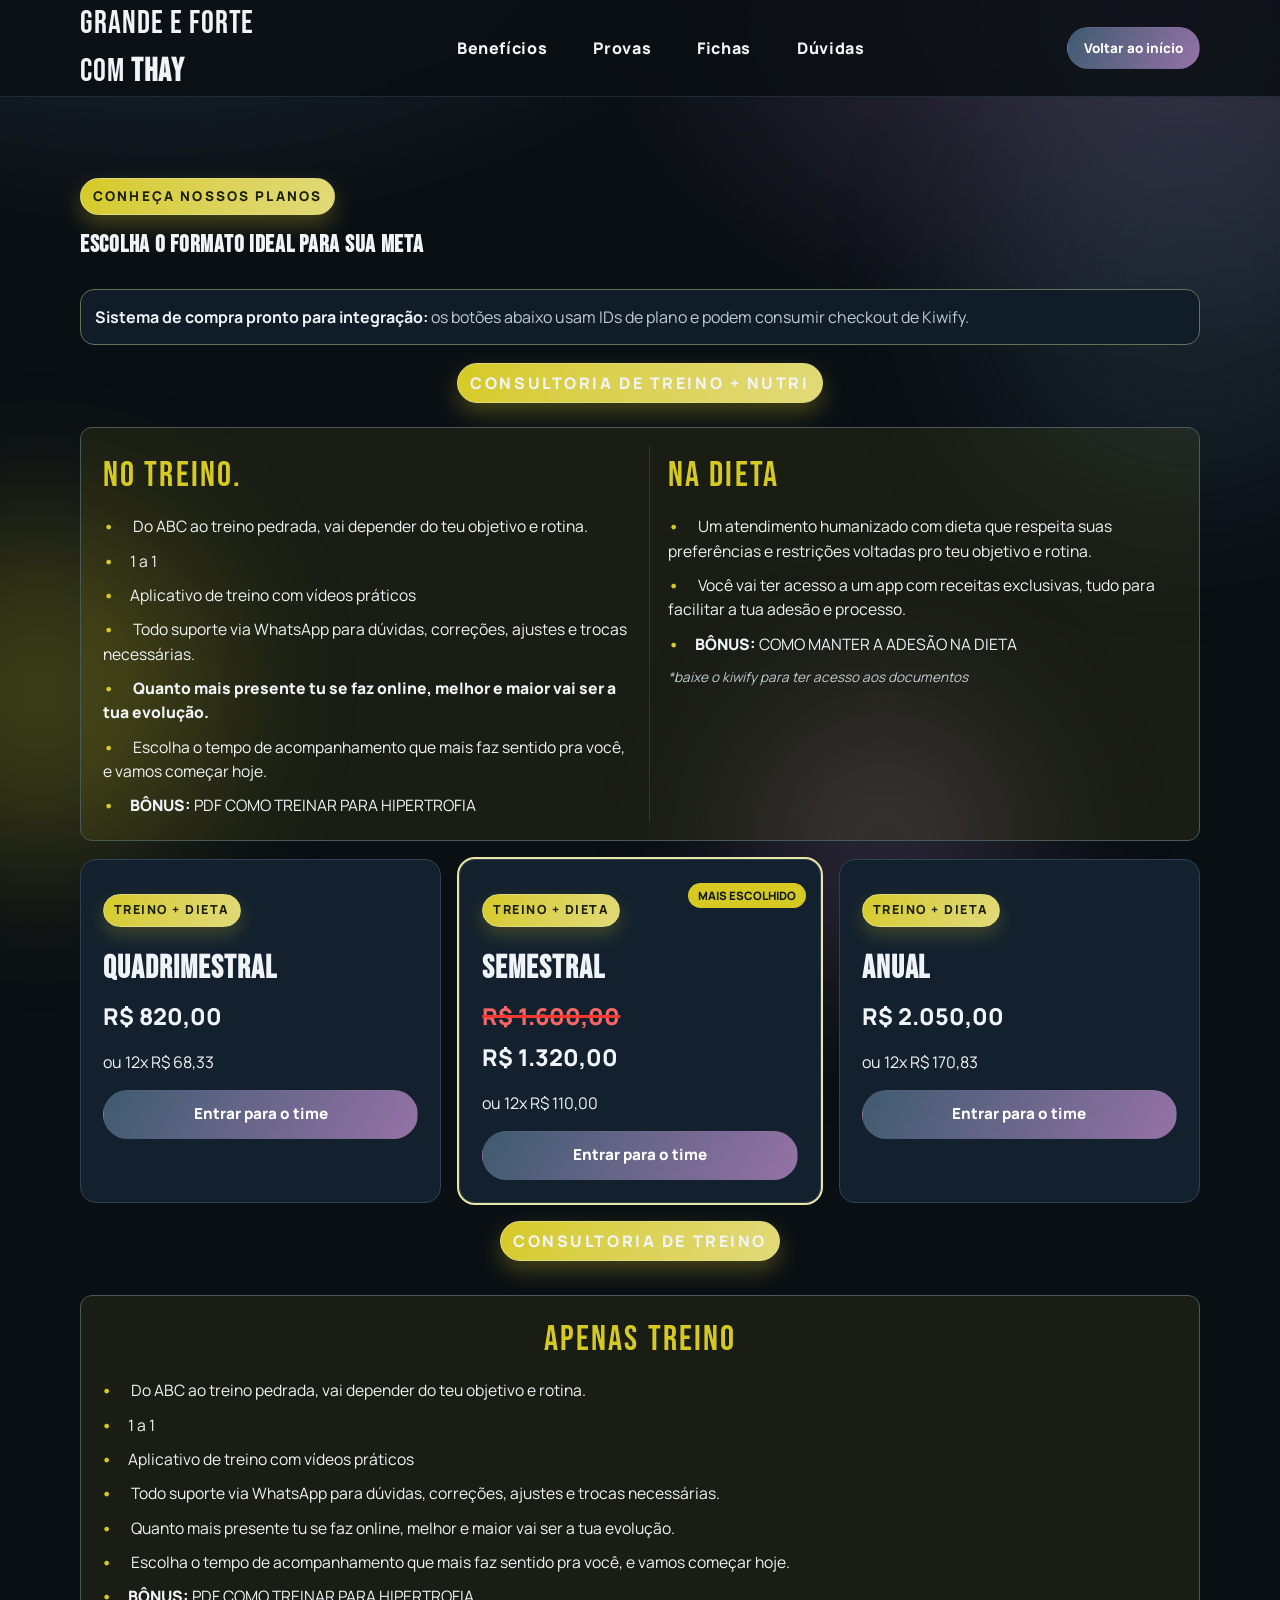
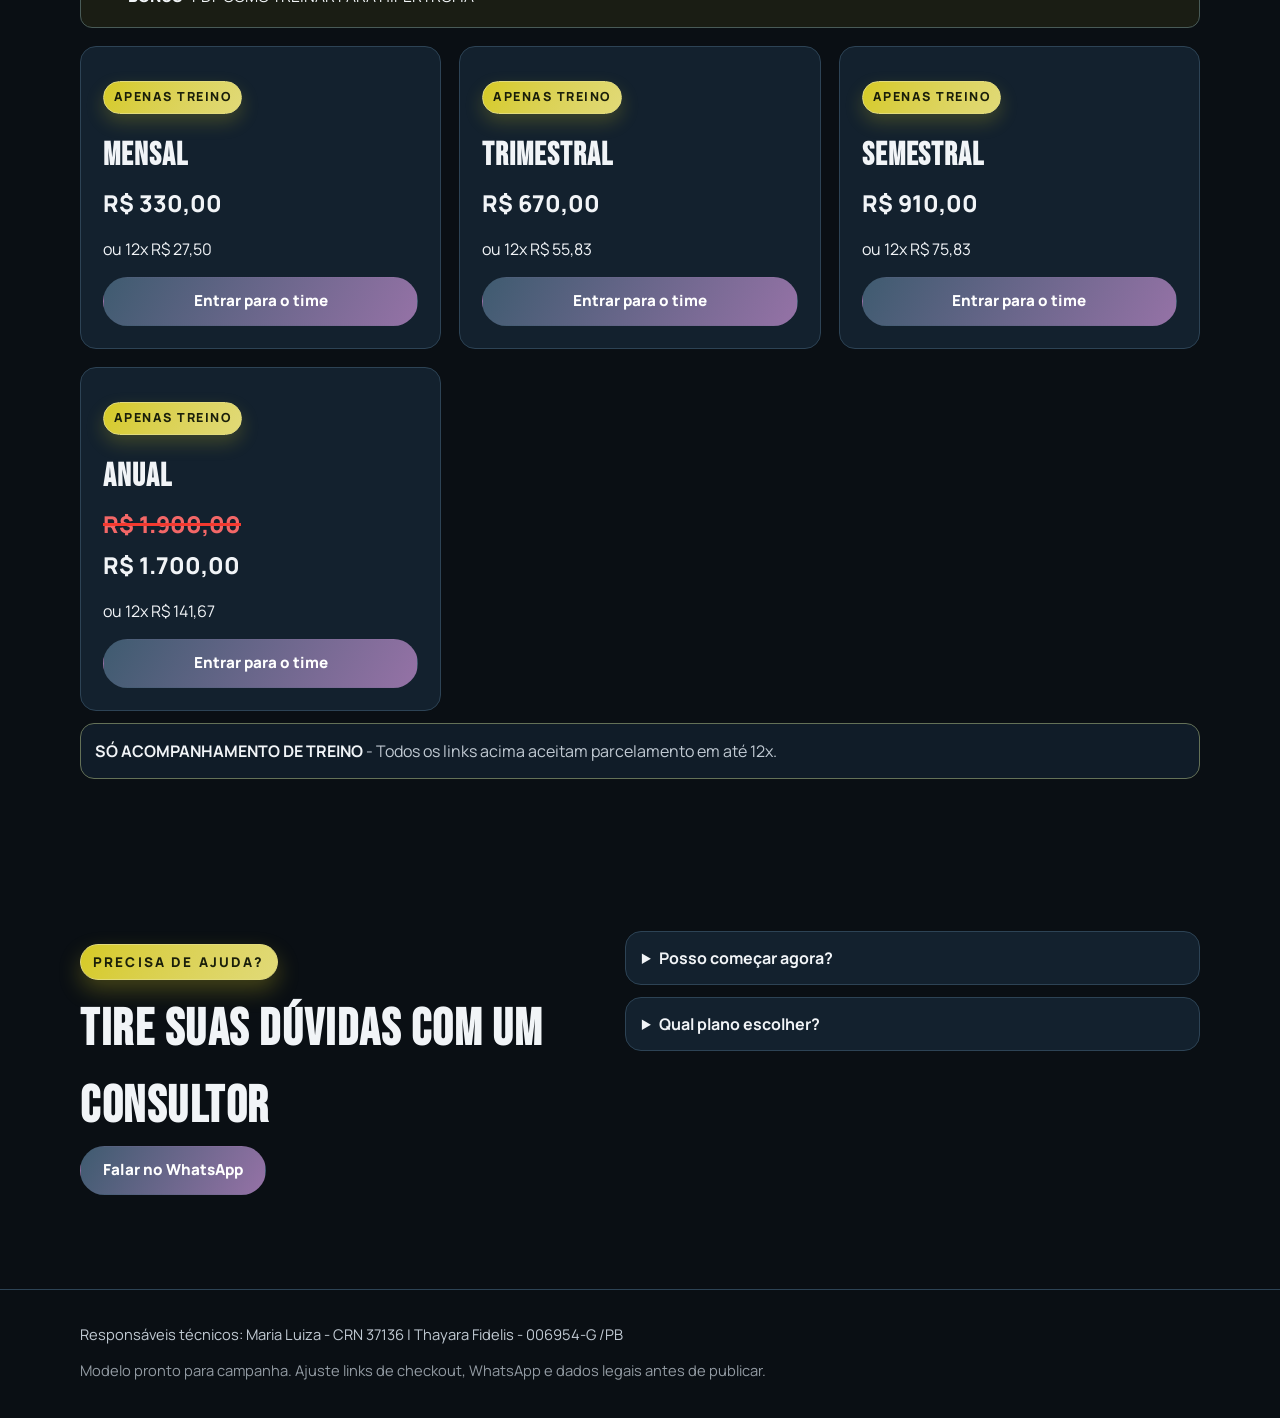
==== planos.html @ fe296839 "atlz" ====
<!doctype html>
<html lang="pt-BR">
  <head>
    <meta charset="UTF-8" />
    <meta name="viewport" content="width=device-width, initial-scale=1.0" />
    <title>Planos | Thay Fidelis</title>
    <meta
      name="description"
      content="Escolha o plano ideal da consultoria Thay Fidelis e entre para o time."
    />
    <link rel="preconnect" href="https://fonts.googleapis.com" />
    <link rel="preconnect" href="https://fonts.gstatic.com" crossorigin />
    <link
      href="https://fonts.googleapis.com/css2?family=Bebas+Neue&family=Manrope:wght@400;500;700;800&display=swap"
      rel="stylesheet"
    />
    <link rel="stylesheet" href="styles.css" />
  </head>
  <body>
    <div class="bg-glow bg-glow-1" aria-hidden="true"></div>
    <div class="bg-glow bg-glow-2" aria-hidden="true"></div>
    <div class="bg-glow bg-glow-3" aria-hidden="true"></div>

    <header class="site-header">
      <div class="container nav-wrap">
        <a class="brand" href="index.html">GRANDE E FORTE<br />COM <span><b>Thay</b></span></a>
        <nav class="site-nav" aria-label="Navegação principal">
          <a href="index.html#beneficios">Benefícios</a>
          <a href="index.html#provas">Provas</a>
          <a href="fichas.html">Fichas</a>
          <a href="index.html#faq">Dúvidas</a>
        </nav>
        <a class="btn btn-small" href="index.html">Voltar ao início</a>
      </div>
    </header>

    <main>
      <section class="plans" id="planos">
        <div class="container">
          <div class="section-head reveal">
            <p class="eyebrow">Conheça nossos planos</p>
            <h1>Escolha o formato ideal para sua meta</h1>
          </div>

          <div class="checkout-note reveal">
            <strong>Sistema de compra pronto para integração:</strong>
            os botões abaixo usam IDs de plano e podem consumir checkout de
            Kiwify.
          </div>

          <div class="plan-selector" aria-hidden="true">
            <span class="selector-label eyebrow">consultoria de treino + nutri</span>
          </div>
          <div class="plan-details plan-details-split">
            <div class="detail-column">
              <p class="detail-title">No treino.</p>
              <ul>
                <li>
                  Do ABC ao treino pedrada, vai depender do teu objetivo e
                  rotina.
                </li>
                <li>1 a 1</li>
                <li>Aplicativo de treino com vídeos práticos</li>
                <li>
                  Todo suporte via WhatsApp para dúvidas, correções, ajustes e
                  trocas necessárias.
                </li>
                <li>
                  <strong
                    >Quanto mais presente tu se faz online, melhor e maior vai
                    ser a tua evolução.</strong
                  >
                </li>
                <li>
                  Escolha o tempo de acompanhamento que mais faz sentido pra
                  você, e vamos começar hoje.
                </li>
                <li><strong>BÔNUS:</strong> PDF COMO TREINAR PARA HIPERTROFIA</li>
              </ul>
            </div>
            <div class="detail-column">
              <p class="detail-title">NA DIETA</p>
              <ul>
                <li>
                  Um atendimento humanizado com dieta que respeita suas
                  preferências e restrições voltadas pro teu objetivo e rotina.
                </li>
                <li>
                  Você vai ter acesso a um app com receitas exclusivas, tudo
                  para facilitar a tua adesão e processo.
                </li>
                <li><strong>BÔNUS:</strong> COMO MANTER A ADESÃO NA DIETA</li>
              </ul>
              <p class="detail-note">
                *baixe o kiwify para ter acesso aos documentos
              </p>
            </div>
          </div>
          <div class="plan-grid">
            <article class="plan-card reveal">
              <p class="plan-tag">TREINO + DIETA</p>
              <h3>Quadrimestral</h3>
              <p class="plan-price">R$ 820,00</p>
              <p class="plan-installment"></p>
              <a class="btn btn-block buy-btn" href="#" data-plan-id="td-quadrimestral">Entrar para o time</a>
            </article>

            <article class="plan-card popular reveal delay-1">
              <p class="ribbon">Mais escolhido</p>
              <p class="plan-tag">TREINO + DIETA</p>
              <h3>Semestral</h3>
              <p class="plan-price plan-price-old">R$ 1.600,00</p>
              <p class="plan-price">R$ 1.320,00</p>
              <p class="plan-installment"></p>
              <a class="btn btn-block buy-btn" href="#" data-plan-id="td-semestral">Entrar para o time</a>
            </article>

            <article class="plan-card reveal delay-2">
              <p class="plan-tag">TREINO + DIETA</p>
              <h3>Anual</h3>
              <p class="plan-price">R$ 2.050,00</p>
              <p class="plan-installment"></p>
              <a class="btn btn-block buy-btn" href="#" data-plan-id="td-anual">Entrar para o time</a>
            </article>
          </div>

          <div class="plan-selector" aria-hidden="true">
            <span class="selector-label eyebrow">Consultoria de Treino</span>
            <div class="selector-options"></div>
          </div>
          <div class="plan-details">
            <p class="detail-title" style="display: flex; align-items: center; justify-content: center;">Apenas treino</p>
            <ul>
              <li>
                Do ABC ao treino pedrada, vai depender do teu objetivo e rotina.
              </li>
              <li>1 a 1</li>
              <li>Aplicativo de treino com vídeos práticos</li>
              <li>
                Todo suporte via WhatsApp para dúvidas, correções, ajustes e
                trocas necessárias.
              </li>
              <li>
                Quanto mais presente tu se faz online, melhor e maior vai ser a
                tua evolução.
              </li>
              <li>
                Escolha o tempo de acompanhamento que mais faz sentido pra você,
                e vamos começar hoje.
              </li>
              <li><strong>BÔNUS:</strong> PDF COMO TREINAR PARA HIPERTROFIA</li>
            </ul>
          </div>
          <div class="plan-grid second-row">
            <article class="plan-card reveal">
              <p class="plan-tag">APENAS TREINO</p>
              <h3>Mensal</h3>
              <p class="plan-price">R$ 330,00</p>
              <p class="plan-installment"></p>
              <a
                class="btn btn-block buy-btn"
                href="https://pay.kiwify.com.br/yvT0okE"
                data-plan-id="t-mensal"
                target="_blank"
                rel="noreferrer"
                >Entrar para o time</a
              >
            </article>

            <article class="plan-card reveal delay-1">
              <p class="plan-tag">APENAS TREINO</p>
              <h3>Trimestral</h3>
              <p class="plan-price">R$ 670,00</p>
              <p class="plan-installment"></p>
              <a
                class="btn btn-block buy-btn"
                href="https://pay.kiwify.com.br/ZcnthD9"
                data-plan-id="t-trimestral"
                target="_blank"
                rel="noreferrer"
                >Entrar para o time</a
              >
            </article>

            <article class="plan-card reveal delay-2">
              <p class="plan-tag">APENAS TREINO</p>
              <h3>Semestral</h3>
              <p class="plan-price">R$ 910,00</p>
              <p class="plan-installment"></p>
              <a
                class="btn btn-block buy-btn"
                href="https://pay.kiwify.com.br/8hdzCp2"
                data-plan-id="t-semestral"
                target="_blank"
                rel="noreferrer"
                >Entrar para o time</a
              >
            </article>
            <article class="plan-card reveal">
              <p class="plan-tag">APENAS TREINO</p>
              <h3>Anual</h3>
              <p class="plan-price plan-price-old">R$ 1.900,00</p>
              <p class="plan-price">R$ 1.700,00</p>
              <p class="plan-installment"></p>
              <a
                class="btn btn-block buy-btn"
                href="https://pay.kiwify.com.br/eLFnH59"
                data-plan-id="t-anual"
                target="_blank"
                rel="noreferrer"
                >Entrar para o time</a
              >
            </article>
          </div>
          <div class="checkout-note reveal">
            <strong>SÓ ACOMPANHAMENTO DE TREINO</strong> - Todos os links acima
            aceitam parcelamento em até 12x.
          </div>
        </div>
      </section>

      <section class="faq" id="duvidas-planos">
        <div class="container faq-grid">
          <div class="section-head reveal">
            <p class="eyebrow">Precisa de ajuda?</p>
            <h2>Tire suas dúvidas com um consultor</h2>
            <a
              class="btn"
              href="https://wa.me/558399848498?text=Ol%C3%A1%2C%20vim%20pelo%20site%20e%20quero%20entrar%20para%20o%20time.%20Pode%20me%20passar%20mais%20informa%C3%A7%C3%B5es%3F"
              target="_blank"
              rel="noreferrer"
              >Falar no WhatsApp</a
            >
          </div>
          <div class="accordion reveal delay-1">
            <details>
              <summary>Posso começar agora?</summary>
              <p>
                Sim. Assim que o pagamento for confirmado, você recebe as
                orientações iniciais para dar início ao acompanhamento.
              </p>
            </details>
            <details>
              <summary>Qual plano escolher?</summary>
              <p>
                Se quiser mais tempo para consolidar resultado, os planos mais
                longos costumam ter melhor custo-benefício.
              </p>
            </details>
          </div>
        </div>
      </section>
    </main>

    <footer class="site-footer">
      <div class="container footer-wrap">
        <p>
          Responsáveis técnicos: Maria Luiza - CRN 37136 | Thayara Fidelis - 006954-G
          /PB
        </p>
        <p class="disclaimer">
          Modelo pronto para campanha. Ajuste links de checkout, WhatsApp e
          dados legais antes de publicar.
        </p>
      </div>
    </footer>

    <script src="script.js"></script>
  </body>
</html>
---- styles.css ----
:root {
  --bg: #0a0f14;
  --bg-soft: #101923;
  --card: #142230;
  --text: #f1f4f7;
  --muted: #c1cad3;
  --primary: #3f5b70;
  --primary-2: #9572a6;
  --accent: #d6ca22;
  --line: #2d4355;
  --ok: #d6ca22;
}

* {
  box-sizing: border-box;
}

html,
body {
  margin: 0;
  padding: 0;
}

body {
  font-family: "Manrope", sans-serif;
  background: radial-gradient(980px 580px at 12% -5%, rgba(63, 91, 112, 0.45) 0%, transparent 65%),
    radial-gradient(860px 560px at 90% 0%, rgba(149, 114, 166, 0.35) 0%, transparent 65%), var(--bg);
  color: var(--text);
  line-height: 1.5;
  overflow-x: hidden;
}

h1,
h2,
h3,
.brand {
  font-family: "Bebas Neue", sans-serif;
  letter-spacing: 0.03em;
  margin: 0;
}

.container {
  width: min(1120px, 92vw);
  margin: 0 auto;
}

.bg-glow {
  position: fixed;
  border-radius: 999px;
  filter: blur(80px);
  opacity: 0.25;
  pointer-events: none;
  z-index: -1;
}

.bg-glow-1 {
  width: 420px;
  height: 420px;
  background: var(--primary);
  top: 8%;
  right: -120px;
}

.bg-glow-2 {
  width: 340px;
  height: 340px;
  background: var(--accent);
  left: -130px;
  top: 58%;
}

.bg-glow-3 {
  width: 280px;
  height: 280px;
  background: var(--primary-2);
  right: 20%;
  bottom: -80px;
}

.site-header {
  position: sticky;
  top: 0;
  z-index: 30;
  backdrop-filter: blur(12px);
  background: color-mix(in oklab, var(--bg) 84%, transparent);
  border-bottom: 1px solid color-mix(in oklab, var(--line) 55%, transparent);
}

.nav-wrap {
  min-height: 78px;
  display: flex;
  align-items: center;
  justify-content: space-between;
  gap: 18px;
}

.brand {
  color: var(--text);
  text-decoration: none;
  font-size: 2rem;
}

.site-nav {
  display: flex;
  gap: 20px;
}

.site-nav a {
  color: var(--text);
  display: inline-flex;
  align-items: center;
  min-height: 44px;
  padding: 8px 12px;
  text-decoration: none;
  font-weight: 800;
  font-size: clamp(1rem, 1vw, 1.12rem);
  letter-spacing: 0.04em;
  border-radius: 999px;
  border: 1px solid transparent;
  transition: background-color 0.22s ease, color 0.22s ease, border-color 0.22s ease, transform 0.22s ease;
}

.site-nav a:hover {
  color: #fff;
  background: color-mix(in oklab, var(--primary) 24%, transparent);
  border-color: color-mix(in oklab, var(--primary) 35%, transparent);
  transform: translateY(-1px);
}

.btn {
  display: inline-flex;
  justify-content: center;
  align-items: center;
  gap: 8px;
  border-radius: 999px;
  border: 1px solid transparent;
  background: linear-gradient(120deg, var(--primary), var(--primary-2));
  color: #fff;
  font-weight: 800;
  font-size: 0.95rem;
  text-decoration: none;
  padding: 12px 22px;
  transition: transform 0.22s ease, box-shadow 0.22s ease;
}

.btn:hover {
  transform: translateY(-2px);
  box-shadow: 0 12px 24px rgba(63, 91, 112, 0.35);
}

.btn-small {
  padding: 10px 16px;
  font-size: 0.84rem;
}

.btn-ghost {
  background: transparent;
  border-color: color-mix(in oklab, var(--accent) 25%, var(--line));
  color: var(--text);
}

.btn-block {
  width: 100%;
}

.hero {
  position: relative;
  padding: 70px 0 56px;
}

.hero::after {
  content: "";
  position: absolute;
  inset: 0;
  background: linear-gradient(180deg, transparent 0%, rgba(10, 15, 20, 0.45) 100%);
  pointer-events: none;
}

.hero .container {
  position: relative;
  z-index: 1;
}

.hero-grid {
  display: grid;
  grid-template-columns: 1.2fr 0.8fr;
  gap: 26px;
  align-items: center;
}

.eyebrow {
  display: inline-flex;
  align-items: center;
  gap: 8px;
  color: #1a1f0a;
  text-transform: uppercase;
  font-weight: 900;
  font-size: 0.84rem;
  letter-spacing: 0.16em;
  margin-bottom: 12px;
  padding: 7px 12px;
  border-radius: 999px;
  background: linear-gradient(120deg, var(--accent), color-mix(in oklab, var(--accent) 72%, white));
  border: 1px solid color-mix(in oklab, var(--accent) 70%, white);
  box-shadow: 0 10px 22px rgba(214, 202, 34, 0.28);
}

.hero h1 {
  font-size: clamp(2.4rem, 7vw, 5.2rem);
  line-height: 0.95;
  margin-bottom: 18px;
}

.hero h1 span {
  display: block;
  color: var(--accent);
}

.hero-text {
  color: var(--muted);
  max-width: 58ch;
  margin-bottom: 22px;
}

.hero-actions {
  display: flex;
  gap: 12px;
  flex-wrap: wrap;
}

.hero-points {
  margin: 24px 0 0;
  padding: 0;
  list-style: none;
  display: grid;
  gap: 10px;
}

.hero-points li {
  position: relative;
  color: #e2e7f4;
  padding-left: 24px;
}

.hero-points li::before {
  content: "";
  position: absolute;
  width: 10px;
  height: 10px;
  border-radius: 99px;
  background: var(--ok);
  left: 0;
  top: 8px;
}

.hero-media {
  position: relative;
  display: grid;
  gap: 12px;
}

.media-main,
.media-side {
  width: 100%;
  object-fit: cover;
  border-radius: 18px;
  border: 1px solid color-mix(in oklab, var(--line) 70%, #fff 6%);
}

.media-main {
  aspect-ratio: 4 / 5;
}

.media-side {
  aspect-ratio: 16 / 9;
}

.palette-card {
  border: 1px solid var(--line);
  background: color-mix(in oklab, var(--card) 88%, black);
  border-radius: 14px;
  padding: 12px 14px;
}

.palette-card p {
  margin: 0 0 8px;
  color: var(--muted);
  font-size: 0.82rem;
  text-transform: uppercase;
  letter-spacing: 0.08em;
}

.palette-row {
  display: flex;
  flex-wrap: wrap;
  gap: 8px;
}

.palette-row span {
  display: inline-flex;
  align-items: center;
  justify-content: center;
  border-radius: 999px;
  border: 1px solid var(--line);
  padding: 4px 10px;
  font-size: 0.8rem;
}

section {
  padding: 68px 0;
}

.section-head {
  margin-bottom: 26px;
}

.section-head h2 {
  font-size: clamp(2rem, 4vw, 3.2rem);
}

.card-grid,
.testimonial-grid,
.plan-grid {
  display: grid;
  gap: 18px;
  grid-template-columns: repeat(3, minmax(0, 1fr));
}

.card-grid {
  grid-template-columns: repeat(4, minmax(0, 1fr));
}

.gallery {
  background: linear-gradient(180deg, transparent 0%, rgba(63, 91, 112, 0.12) 100%);
}

.gallery-grid {
  display: grid;
  grid-template-columns: repeat(3, minmax(0, 1fr));
  gap: 16px;
}

.gallery-item {
  margin: 0;
  border: 1px solid var(--line);
  border-radius: 18px;
  overflow: hidden;
  background: #101923;
}

.gallery-item img {
  display: block;
  width: 100%;
  height: 100%;
  min-height: 360px;
  object-fit: cover;
}

.info-card,
.testimonial,
.plan-card,
.accordion details {
  border: 1px solid var(--line);
  background: color-mix(in oklab, var(--card) 92%, #091018);
  border-radius: 16px;
}

.info-card {
  padding: 22px;
}

.info-card h3 {
  font-size: 1.7rem;
  margin-bottom: 8px;
}

.info-card p {
  color: var(--muted);
}

.plan-card {
  position: relative;
  padding: 22px;
}

.plan-selector {
  display: flex;
  flex-direction: column;
  align-items: center;
  justify-content: center;
  gap: 10px;
  margin: 18px 0 12px;
}
.plan-selector .selector-label {
  font-weight: 800;
  color: var(--text);
  font-size: 1rem;
}

.plan-selector .selector-options {
  display: flex;
  gap: 10px;
}

.plan-selector .option {
  background: transparent;
  color: var(--muted);
  border: 1px solid color-mix(in oklab, var(--line) 60%, transparent);
  padding: 8px 12px;
  border-radius: 999px;
  font-weight: 700;
  cursor: pointer;
}

.plan-selector .option.active {
  background: linear-gradient(120deg, var(--accent), color-mix(in oklab, var(--accent) 60%, white));
  color: #101923;
  border-color: color-mix(in oklab, var(--accent) 80%, white);
  box-shadow: 0 10px 20px rgba(214, 202, 34, 0.18);
}

.plan-details {
  background: color-mix(in oklab, var(--accent) 8%, transparent);
  border: 1px solid color-mix(in oklab, var(--accent) 18%, var(--line));
  padding: 18px 20px;
  border-radius: 12px;
  margin: 8px 0 18px;
  color: var(--text);
}
.plan-details-split {
  display: grid;
  grid-template-columns: 1fr;
  gap: 18px;
}
@media (min-width: 960px) {
  .plan-details-split {
    grid-template-columns: 1fr 1fr;
  }
}
.detail-column {
  padding: 4px 2px;
}
.detail-column + .detail-column {
  border-top: 1px solid color-mix(in oklab, var(--line) 70%, transparent);
  padding-top: 16px;
}
@media (min-width: 960px) {
  .detail-column + .detail-column {
    border-top: 0;
    border-left: 1px solid color-mix(in oklab, var(--line) 70%, transparent);
    padding-top: 4px;
    padding-left: 18px;
  }
}
.detail-title {
  margin: 0 0 12px;
  font-family: "Bebas Neue", sans-serif;
  font-size: clamp(1.6rem, 3vw, 2.2rem);
  letter-spacing: 0.06em;
  color: var(--accent);
  text-transform: uppercase;
}
.plan-details ul {
  list-style: none;
  margin: 0;
  padding: 0;
  display: grid;
  gap: 10px;
}
.plan-details li {
  padding-left: 0;
  position: relative;
  font-size: 0.98rem;
  line-height: 1.55;
  color: var(--text);
}
.plan-details li::before {
  content: "\2022";
  color: var(--accent);
  font-weight: 900;
  display: inline-block;
  width: 1.2em;
  margin-right: 8px;
}
.plan-details strong {
  font-weight: 800;
  color: var(--text);
}
.detail-note {
  margin: 12px 0 0;
  font-size: 0.85rem;
  color: var(--muted);
  font-style: italic;
  line-height: 1.4;
}
.plan-brief {
  color: var(--muted);
  font-style: italic;
  font-size: 0.95rem;
  margin: 14px 0 0;
  text-align: center;
}

.plan-card.popular {
  outline: 2px solid color-mix(in oklab, var(--accent) 50%, white);
  transform: translateY(-3px);
}

.ribbon {
  position: absolute;
  right: 14px;
  top: 12px;
  background: var(--accent);
  color: #101923;
  border-radius: 99px;
  font-size: 0.72rem;
  padding: 4px 10px;
  text-transform: uppercase;
  font-weight: 800;
}

.checkout-note {
  margin-top: 12px;
  margin-bottom: 16px;
  border: 1px solid color-mix(in oklab, var(--accent) 35%, var(--line));
  border-radius: 14px;
  background: color-mix(in oklab, var(--card) 90%, black);
  padding: 15px 14px;
  color: var(--muted);
}

.checkout-note strong {
  color: var(--text);
}

.avulsas {
  background: linear-gradient(180deg, rgba(10, 15, 20, 0.02) 0%, rgba(214, 202, 34, 0.08) 100%);
}

.avulsas-grid {
  grid-template-columns: repeat(3, minmax(0, 1fr));
}

.avulsas-grid-single {
  grid-template-columns: 1fr;
}

.fichas-route-card {
  width: 100%;
  min-height: 180px;
  border: 1px solid var(--line);
  background: color-mix(in oklab, var(--card) 92%, #091018);
  border-radius: 16px;
  text-decoration: none;
  display: flex;
  align-items: center;
  justify-content: center;
  text-align: center;
  transition: transform 0.22s ease, box-shadow 0.22s ease, border-color 0.22s ease;
}

.fichas-route-card span {
  font-family: "Bebas Neue", sans-serif;
  font-size: clamp(2rem, 5vw, 3.4rem);
  letter-spacing: 0.06em;
  color: var(--text);
}

.fichas-route-card:hover {
  transform: translateY(-2px);
  box-shadow: 0 12px 24px rgba(63, 91, 112, 0.35);
  border-color: color-mix(in oklab, var(--accent) 45%, var(--line));
}

.avulsas-copy {
  color: var(--muted);
  margin: 0 0 18px;
}

.plan-tag {
  display: inline-flex;
  align-items: center;
  padding: 6px 10px;
  border-radius: 999px;
  font-weight: 900;
  color: #1a1f0a;
  font-size: 0.78rem;
  letter-spacing: 0.12em;
  background: linear-gradient(120deg, var(--accent), color-mix(in oklab, var(--accent) 72%, white));
  border: 1px solid color-mix(in oklab, var(--accent) 70%, white);
  box-shadow: 0 8px 18px rgba(214, 202, 34, 0.22);
}

.plan-card h3 {
  font-size: 2rem;
  margin: 6px 0;
}

.plan-price {
  font-size: 1.45rem;
  font-weight: 800;
  margin: 0 0 12px;
}

.plan-price-old {
  color: #ff6b6b;
  text-decoration: line-through;
  text-decoration-thickness: 3px;
  text-decoration-color: #ff3b30;
  text-decoration-skip-ink: none;
  margin-bottom: 6px;
  opacity: 0.95;
}

.plan-card ul {
  list-style: none;
  padding: 0;
  margin: 0 0 18px;
  display: grid;
  gap: 8px;
  color: var(--muted);
}

.second-row {
  margin-top: 18px;
}

.faq-grid {
  display: grid;
  gap: 22px;
  grid-template-columns: 1fr 1.1fr;
  align-items: start;
}

.accordion {
  display: grid;
  gap: 12px;
}

.accordion details {
  padding: 14px 16px;
}

.accordion summary {
  cursor: pointer;
  font-weight: 700;
}

.accordion p {
  color: var(--muted);
  margin: 10px 0 0;
}

.site-footer {
  border-top: 1px solid var(--line);
  padding: 18px 0 22px;
}

.footer-wrap {
  color: var(--muted);
  font-size: 0.92rem;
}

.disclaimer {
  opacity: 0.75;
}

.reveal {
  opacity: 0;
  transform: translateY(20px);
  transition: opacity 0.5s ease, transform 0.5s ease;
}

.reveal.is-visible {
  opacity: 1;
  transform: translateY(0);
}

.delay-1 {
  transition-delay: 0.12s;
}

.delay-2 {
  transition-delay: 0.2s;
}

@media (max-width: 1000px) {
  .card-grid {
    grid-template-columns: repeat(2, minmax(0, 1fr));
  }

  .plan-grid,
  .avulsas-grid,
  .gallery-grid {
    grid-template-columns: repeat(2, minmax(0, 1fr));
  }

  .hero-grid,
  .faq-grid {
    grid-template-columns: 1fr;
  }
}

@media (max-width: 760px) {
  .site-nav,
  .btn-small {
    display: none;
  }

  .card-grid,
  .testimonial-grid,
  .plan-grid,
  .avulsas-grid,
  .gallery-grid {
    grid-template-columns: 1fr;
  }

  .gallery-item img {
    min-height: 280px;
  }

  section {
    padding: 54px 0;
  }

  .hero {
    padding-top: 44px;
  }
}

/* Styles for Antes e Depois slider */
.antes-depois {
  background: linear-gradient(180deg, transparent 0%, rgba(63, 91, 112, 0.12) 100%);
  padding: 70px 0;
}

.slider-wrapper {
  position: relative;
  max-width: 100%;
  margin-top: 42px;
}

.slider-container {
  position: relative;
  width: 100%;
  overflow: hidden;
  border-radius: 20px;
  border: 1px solid color-mix(in oklab, var(--line) 70%, white 6%);
  background: var(--card);
}

.slider-track {
  display: flex;
  transition: transform 0.5s cubic-bezier(0.4, 0, 0.2, 1);
  width: 100%;
}

.slider-item {
  flex: 0 0 100%;
  margin: 0;
  display: flex;
  align-items: center;
  justify-content: center;
  aspect-ratio: 16 / 9;
  max-height: 360px;
  background: var(--bg-soft);
}

.slider-item img {
  display: block;
  width: 100%;
  height: 100%;
  object-fit: cover;
  cursor: zoom-in;
}

.slider-btn {
  position: absolute;
  top: 50%;
  transform: translateY(-50%);
  z-index: 10;
  width: 48px;
  height: 48px;
  border-radius: 50%;
  border: 1px solid color-mix(in oklab, var(--text) 35%, transparent);
  background: color-mix(in oklab, var(--bg) 90%, #fff);
  color: var(--text);
  cursor: pointer;
  display: flex;
  align-items: center;
  justify-content: center;
  transition: all 0.3s ease;
  backdrop-filter: blur(8px);
}

.slider-btn:hover {
  background: color-mix(in oklab, var(--bg) 75%, #fff);
  border-color: var(--accent);
  color: var(--accent);
  transform: translateY(-50%) scale(1.1);
}

.slider-btn-prev {
  left: 16px;
}

.slider-btn-next {
  right: 16px;
}

.slider-indicators {
  position: absolute;
  bottom: 18px;
  left: 50%;
  transform: translateX(-50%);
  display: flex;
  gap: 8px;
  z-index: 10;
}

.indicator {
  width: 10px;
  height: 10px;
  border-radius: 50%;
  border: 1px solid color-mix(in oklab, var(--text) 40%, transparent);
  background: transparent;
  cursor: pointer;
  transition: all 0.3s ease;
}

.indicator.active {
  background: var(--accent);
  border-color: var(--accent);
  width: 28px;
  border-radius: 6px;
}

.indicator:hover {
  background: color-mix(in oklab, var(--accent) 60%, transparent);
  border-color: var(--accent);
}

.image-overlay {
  position: fixed;
  inset: 0;
  display: none;
  align-items: center;
  justify-content: center;
  background: rgba(3, 7, 10, 0.72);
  z-index: 60;
  padding: 28px;
}

.image-overlay.visible {
  display: flex;
}

.image-overlay:not(.interactive) {
  pointer-events: none;
}

.image-overlay.interactive {
  pointer-events: auto;
}

.image-overlay::before {
  content: "";
  position: absolute;
  inset: 0;
  backdrop-filter: blur(8px);
  pointer-events: none;
}

.image-overlay img {
  position: relative;
  z-index: 1;
  max-width: 92%;
  max-height: 92%;
  border-radius: 18px;
  box-shadow: 0 30px 80px rgba(0, 0, 0, 0.6);
  object-fit: contain;
  background: #091018;
  transition: transform 200ms ease;
}

.image-overlay:not(.interactive) img {
  pointer-events: none;
}

.image-overlay .close-btn {
  position: absolute;
  right: 20px;
  top: 18px;
  z-index: 2;
  background: rgba(0, 0, 0, 0.5);
  border: 1px solid rgba(255, 255, 255, 0.06);
  color: #fff;
  padding: 8px 10px;
  border-radius: 8px;
  cursor: pointer;
}

.image-overlay:not(.interactive) .close-btn {
  display: none;
}

@media (max-width: 760px) {
  .slider-item {
    aspect-ratio: 16 / 9;
  }

  .slider-btn {
    width: 40px;
    height: 40px;
  }

  .slider-btn-prev {
    left: 12px;
  }

  .slider-btn-next {
    right: 12px;
  }
}
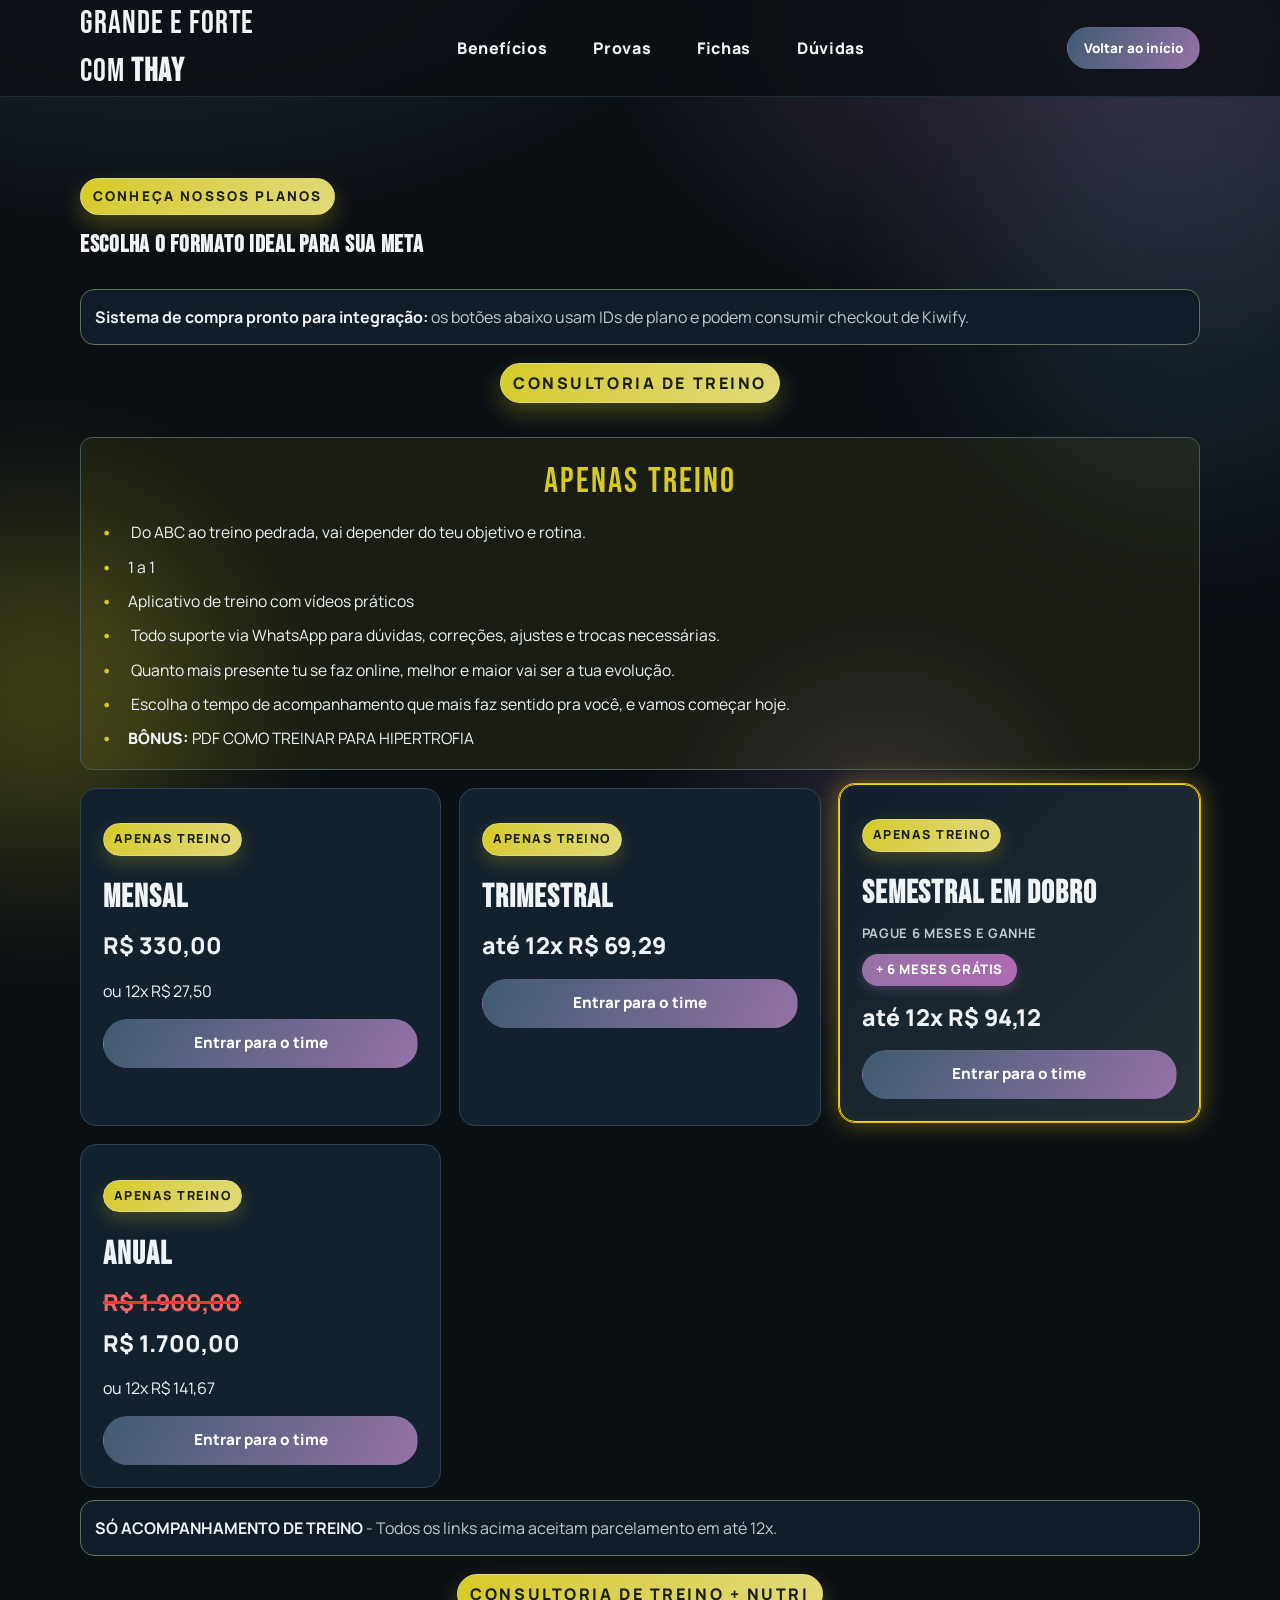
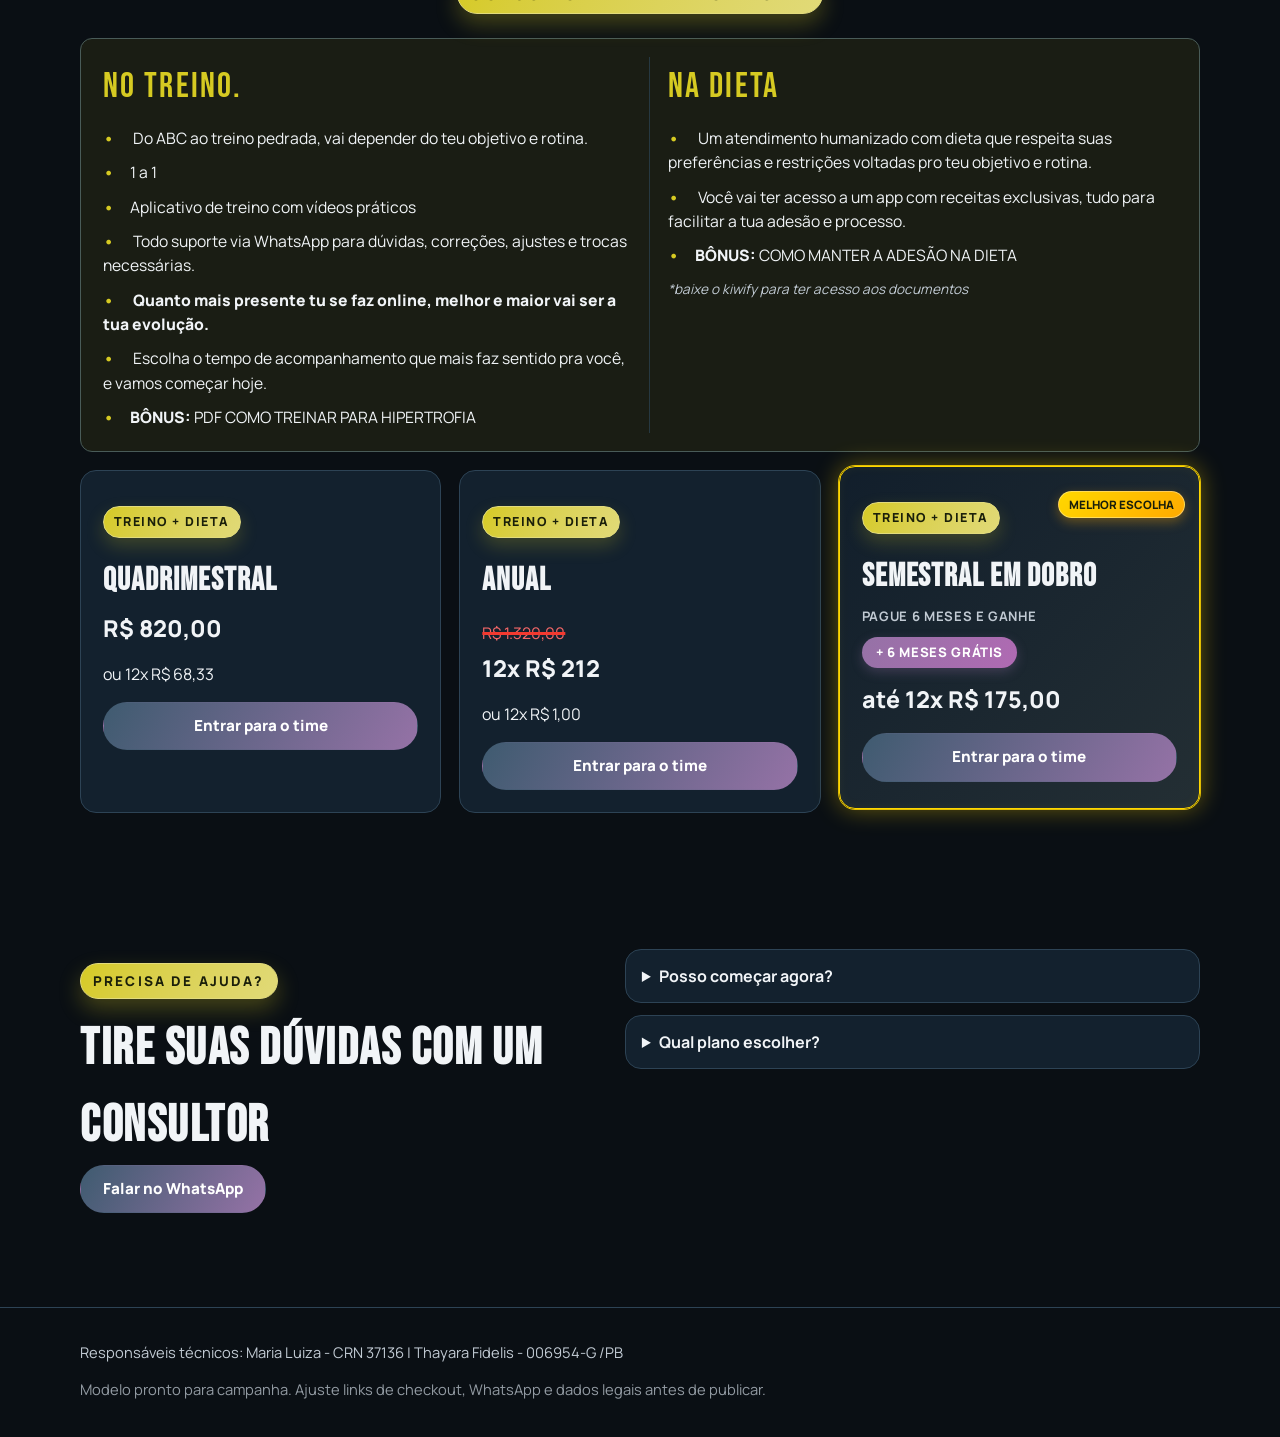
==== commit 3fd0de45: "atualização campanha nova" ====
--- a/planos.html
+++ b/planos.html
@@ -1,138 +1,129 @@
 <!doctype html>
 <html lang="pt-BR">
-  <head>
-    <meta charset="UTF-8" />
-    <meta name="viewport" content="width=device-width, initial-scale=1.0" />
-    <title>Planos | Thay Fidelis</title>
-    <meta
-      name="description"
-      content="Escolha o plano ideal da consultoria Thay Fidelis e entre para o time."
-    />
-    <link rel="preconnect" href="https://fonts.googleapis.com" />
-    <link rel="preconnect" href="https://fonts.gstatic.com" crossorigin />
-    <link
-      href="https://fonts.googleapis.com/css2?family=Bebas+Neue&family=Manrope:wght@400;500;700;800&display=swap"
-      rel="stylesheet"
-    />
-    <link rel="stylesheet" href="styles.css" />
-  </head>
-  <body>
-    <div class="bg-glow bg-glow-1" aria-hidden="true"></div>
-    <div class="bg-glow bg-glow-2" aria-hidden="true"></div>
-    <div class="bg-glow bg-glow-3" aria-hidden="true"></div>
-
-    <header class="site-header">
-      <div class="container nav-wrap">
-        <a class="brand" href="index.html">GRANDE E FORTE<br />COM <span><b>Thay</b></span></a>
-        <nav class="site-nav" aria-label="Navegação principal">
-          <a href="index.html#beneficios">Benefícios</a>
-          <a href="index.html#provas">Provas</a>
-          <a href="fichas.html">Fichas</a>
-          <a href="index.html#faq">Dúvidas</a>
-        </nav>
-        <a class="btn btn-small" href="index.html">Voltar ao início</a>
-      </div>
-    </header>
-
-    <main>
-      <section class="plans" id="planos">
-        <div class="container">
-          <div class="section-head reveal">
-            <p class="eyebrow">Conheça nossos planos</p>
-            <h1>Escolha o formato ideal para sua meta</h1>
-          </div>
-
-          <div class="checkout-note reveal">
-            <strong>Sistema de compra pronto para integração:</strong>
-            os botões abaixo usam IDs de plano e podem consumir checkout de
-            Kiwify.
-          </div>
-
-          <div class="plan-selector" aria-hidden="true">
-            <span class="selector-label eyebrow">consultoria de treino + nutri</span>
-          </div>
-          <div class="plan-details plan-details-split">
-            <div class="detail-column">
-              <p class="detail-title">No treino.</p>
-              <ul>
-                <li>
-                  Do ABC ao treino pedrada, vai depender do teu objetivo e
-                  rotina.
-                </li>
-                <li>1 a 1</li>
-                <li>Aplicativo de treino com vídeos práticos</li>
-                <li>
-                  Todo suporte via WhatsApp para dúvidas, correções, ajustes e
-                  trocas necessárias.
-                </li>
-                <li>
-                  <strong
-                    >Quanto mais presente tu se faz online, melhor e maior vai
-                    ser a tua evolução.</strong
-                  >
-                </li>
-                <li>
-                  Escolha o tempo de acompanhamento que mais faz sentido pra
-                  você, e vamos começar hoje.
-                </li>
-                <li><strong>BÔNUS:</strong> PDF COMO TREINAR PARA HIPERTROFIA</li>
-              </ul>
-            </div>
-            <div class="detail-column">
-              <p class="detail-title">NA DIETA</p>
-              <ul>
-                <li>
-                  Um atendimento humanizado com dieta que respeita suas
-                  preferências e restrições voltadas pro teu objetivo e rotina.
-                </li>
-                <li>
-                  Você vai ter acesso a um app com receitas exclusivas, tudo
-                  para facilitar a tua adesão e processo.
-                </li>
-                <li><strong>BÔNUS:</strong> COMO MANTER A ADESÃO NA DIETA</li>
-              </ul>
-              <p class="detail-note">
-                *baixe o kiwify para ter acesso aos documentos
-              </p>
-            </div>
-          </div>
-          <div class="plan-grid">
-            <article class="plan-card reveal">
-              <p class="plan-tag">TREINO + DIETA</p>
-              <h3>Quadrimestral</h3>
-              <p class="plan-price">R$ 820,00</p>
-              <p class="plan-installment"></p>
-              <a class="btn btn-block buy-btn" href="#" data-plan-id="td-quadrimestral">Entrar para o time</a>
-            </article>
-
-            <article class="plan-card popular reveal delay-1">
-              <p class="ribbon">Mais escolhido</p>
-              <p class="plan-tag">TREINO + DIETA</p>
-              <h3>Semestral</h3>
-              <p class="plan-price plan-price-old">R$ 1.600,00</p>
-              <p class="plan-price">R$ 1.320,00</p>
-              <p class="plan-installment"></p>
-              <a class="btn btn-block buy-btn" href="#" data-plan-id="td-semestral">Entrar para o time</a>
-            </article>
-
-            <article class="plan-card reveal delay-2">
-              <p class="plan-tag">TREINO + DIETA</p>
-              <h3>Anual</h3>
-              <p class="plan-price">R$ 2.050,00</p>
-              <p class="plan-installment"></p>
-              <a class="btn btn-block buy-btn" href="#" data-plan-id="td-anual">Entrar para o time</a>
-            </article>
-          </div>
-
-          <div class="plan-selector" aria-hidden="true">
-            <span class="selector-label eyebrow">Consultoria de Treino</span>
-            <div class="selector-options"></div>
-          </div>
-          <div class="plan-details">
-            <p class="detail-title" style="display: flex; align-items: center; justify-content: center;">Apenas treino</p>
+
+<head>
+  <meta charset="UTF-8" />
+  <meta name="viewport" content="width=device-width, initial-scale=1.0" />
+  <title>Planos | Thay Fidelis</title>
+  <meta name="description" content="Escolha o plano ideal da consultoria Thay Fidelis e entre para o time." />
+  <link rel="preconnect" href="https://fonts.googleapis.com" />
+  <link rel="preconnect" href="https://fonts.gstatic.com" crossorigin />
+  <link href="https://fonts.googleapis.com/css2?family=Bebas+Neue&family=Manrope:wght@400;500;700;800&display=swap"
+    rel="stylesheet" />
+  <link rel="stylesheet" href="styles.css" />
+</head>
+
+<body>
+  <div class="bg-glow bg-glow-1" aria-hidden="true"></div>
+  <div class="bg-glow bg-glow-2" aria-hidden="true"></div>
+  <div class="bg-glow bg-glow-3" aria-hidden="true"></div>
+
+  <header class="site-header">
+    <div class="container nav-wrap">
+      <a class="brand" href="index.html">GRANDE E FORTE<br />COM <span><b>Thay</b></span></a>
+      <nav class="site-nav" aria-label="Navegação principal">
+        <a href="index.html#beneficios">Benefícios</a>
+        <a href="index.html#provas">Provas</a>
+        <a href="fichas.html">Fichas</a>
+        <a href="index.html#faq">Dúvidas</a>
+      </nav>
+      <a class="btn btn-small" href="index.html">Voltar ao início</a>
+    </div>
+  </header>
+
+  <main>
+    <section class="plans" id="planos">
+      <div class="container">
+        <div class="section-head reveal">
+          <p class="eyebrow">Conheça nossos planos</p>
+          <h1>Escolha o formato ideal para sua meta</h1>
+        </div>
+
+        <div class="checkout-note reveal">
+          <strong>Sistema de compra pronto para integração:</strong>
+          os botões abaixo usam IDs de plano e podem consumir checkout de
+          Kiwify.
+        </div>
+        <div class="plan-selector" aria-hidden="true">
+          <span class="selector-label eyebrow">Consultoria de Treino</span>
+          <div class="selector-options"></div>
+        </div>
+        <div class="plan-details">
+          <p class="detail-title" style="display: flex; align-items: center; justify-content: center;">Apenas treino</p>
+          <ul>
+            <li>
+              Do ABC ao treino pedrada, vai depender do teu objetivo e rotina.
+            </li>
+            <li>1 a 1</li>
+            <li>Aplicativo de treino com vídeos práticos</li>
+            <li>
+              Todo suporte via WhatsApp para dúvidas, correções, ajustes e
+              trocas necessárias.
+            </li>
+            <li>
+              Quanto mais presente tu se faz online, melhor e maior vai ser a
+              tua evolução.
+            </li>
+            <li>
+              Escolha o tempo de acompanhamento que mais faz sentido pra você,
+              e vamos começar hoje.
+            </li>
+            <li><strong>BÔNUS:</strong> PDF COMO TREINAR PARA HIPERTROFIA</li>
+          </ul>
+        </div>
+        <div class="plan-grid second-row">
+          <article class="plan-card reveal">
+            <p class="plan-tag">APENAS TREINO</p>
+            <h3>Mensal</h3>
+            <p class="plan-price">R$ 330,00</p>
+            <p class="plan-installment"></p>
+            <a class="btn btn-block buy-btn" href="https://pay.kiwify.com.br/yvT0okE" data-plan-id="t-mensal"
+              target="_blank" rel="noreferrer">Entrar para o time</a>
+          </article>
+
+          <article class="plan-card reveal delay-1">
+            <p class="plan-tag">APENAS TREINO</p>
+            <h3>Trimestral</h3>
+            <p class="plan-price">até 12x R$ 69,29</p>
+            <p class="plan-installment"></p>
+            <a class="btn btn-block buy-btn" href="https://pay.kiwify.com.br/ZcnthD9" data-plan-id="t-trimestral"
+              target="_blank" rel="noreferrer">Entrar para o time</a>
+          </article>
+
+          <article class="plan-card gold-card reveal delay-1">
+            <p class="plan-tag">APENAS TREINO</p>
+            <h3>Semestral em Dobro</h3>
+            <span class="plan-subtitle">Pague 6 meses e ganhe</span>
+            <div style="margin: 4px 0 8px;"><span class="bonus-pill">+ 6 MESES GRÁTIS</span></div>
+            <p class="plan-price">até 12x R$ 94,12</p>
+            <p class="plan-installment"></p>
+            <a class="btn btn-block buy-btn" href="https://pay.kiwify.com.br/8hdzCp2" data-plan-id="t-semestral"
+              target="_blank" rel="noreferrer">Entrar para o time</a>
+          </article>
+          <article class="plan-card reveal">
+            <p class="plan-tag">APENAS TREINO</p>
+            <h3>Anual</h3>
+            <p class="plan-price plan-price-old">R$ 1.900,00</p>
+            <p class="plan-price">R$ 1.700,00</p>
+            <p class="plan-installment"></p>
+            <a class="btn btn-block buy-btn" href="https://pay.kiwify.com.br/eLFnH59" data-plan-id="t-anual"
+              target="_blank" rel="noreferrer">Entrar para o time</a>
+          </article>
+        </div>
+        <div class="checkout-note reveal">
+          <strong>SÓ ACOMPANHAMENTO DE TREINO</strong> - Todos os links acima
+          aceitam parcelamento em até 12x.
+        </div>
+        <div class="plan-selector" aria-hidden="true">
+          <span class="selector-label eyebrow">consultoria de treino + nutri</span>
+        </div>
+        <div class="plan-details plan-details-split">
+          <div class="detail-column">
+            <p class="detail-title">No treino.</p>
             <ul>
               <li>
-                Do ABC ao treino pedrada, vai depender do teu objetivo e rotina.
+                Do ABC ao treino pedrada, vai depender do teu objetivo e
+                rotina.
               </li>
               <li>1 a 1</li>
               <li>Aplicativo de treino com vídeos práticos</li>
@@ -141,130 +132,109 @@
                 trocas necessárias.
               </li>
               <li>
-                Quanto mais presente tu se faz online, melhor e maior vai ser a
-                tua evolução.
-              </li>
-              <li>
-                Escolha o tempo de acompanhamento que mais faz sentido pra você,
-                e vamos começar hoje.
+                <strong>Quanto mais presente tu se faz online, melhor e maior vai
+                  ser a tua evolução.</strong>
+              </li>
+              <li>
+                Escolha o tempo de acompanhamento que mais faz sentido pra
+                você, e vamos começar hoje.
               </li>
               <li><strong>BÔNUS:</strong> PDF COMO TREINAR PARA HIPERTROFIA</li>
             </ul>
           </div>
-          <div class="plan-grid second-row">
-            <article class="plan-card reveal">
-              <p class="plan-tag">APENAS TREINO</p>
-              <h3>Mensal</h3>
-              <p class="plan-price">R$ 330,00</p>
-              <p class="plan-installment"></p>
-              <a
-                class="btn btn-block buy-btn"
-                href="https://pay.kiwify.com.br/yvT0okE"
-                data-plan-id="t-mensal"
-                target="_blank"
-                rel="noreferrer"
-                >Entrar para o time</a
-              >
-            </article>
-
-            <article class="plan-card reveal delay-1">
-              <p class="plan-tag">APENAS TREINO</p>
-              <h3>Trimestral</h3>
-              <p class="plan-price">R$ 670,00</p>
-              <p class="plan-installment"></p>
-              <a
-                class="btn btn-block buy-btn"
-                href="https://pay.kiwify.com.br/ZcnthD9"
-                data-plan-id="t-trimestral"
-                target="_blank"
-                rel="noreferrer"
-                >Entrar para o time</a
-              >
-            </article>
-
-            <article class="plan-card reveal delay-2">
-              <p class="plan-tag">APENAS TREINO</p>
-              <h3>Semestral</h3>
-              <p class="plan-price">R$ 910,00</p>
-              <p class="plan-installment"></p>
-              <a
-                class="btn btn-block buy-btn"
-                href="https://pay.kiwify.com.br/8hdzCp2"
-                data-plan-id="t-semestral"
-                target="_blank"
-                rel="noreferrer"
-                >Entrar para o time</a
-              >
-            </article>
-            <article class="plan-card reveal">
-              <p class="plan-tag">APENAS TREINO</p>
-              <h3>Anual</h3>
-              <p class="plan-price plan-price-old">R$ 1.900,00</p>
-              <p class="plan-price">R$ 1.700,00</p>
-              <p class="plan-installment"></p>
-              <a
-                class="btn btn-block buy-btn"
-                href="https://pay.kiwify.com.br/eLFnH59"
-                data-plan-id="t-anual"
-                target="_blank"
-                rel="noreferrer"
-                >Entrar para o time</a
-              >
-            </article>
+          <div class="detail-column">
+            <p class="detail-title">NA DIETA</p>
+            <ul>
+              <li>
+                Um atendimento humanizado com dieta que respeita suas
+                preferências e restrições voltadas pro teu objetivo e rotina.
+              </li>
+              <li>
+                Você vai ter acesso a um app com receitas exclusivas, tudo
+                para facilitar a tua adesão e processo.
+              </li>
+              <li><strong>BÔNUS:</strong> COMO MANTER A ADESÃO NA DIETA</li>
+            </ul>
+            <p class="detail-note">
+              *baixe o kiwify para ter acesso aos documentos
+            </p>
           </div>
-          <div class="checkout-note reveal">
-            <strong>SÓ ACOMPANHAMENTO DE TREINO</strong> - Todos os links acima
-            aceitam parcelamento em até 12x.
-          </div>
-        </div>
-      </section>
-
-      <section class="faq" id="duvidas-planos">
-        <div class="container faq-grid">
-          <div class="section-head reveal">
-            <p class="eyebrow">Precisa de ajuda?</p>
-            <h2>Tire suas dúvidas com um consultor</h2>
-            <a
-              class="btn"
-              href="https://wa.me/558399848498?text=Ol%C3%A1%2C%20vim%20pelo%20site%20e%20quero%20entrar%20para%20o%20time.%20Pode%20me%20passar%20mais%20informa%C3%A7%C3%B5es%3F"
-              target="_blank"
-              rel="noreferrer"
-              >Falar no WhatsApp</a
-            >
-          </div>
-          <div class="accordion reveal delay-1">
-            <details>
-              <summary>Posso começar agora?</summary>
-              <p>
-                Sim. Assim que o pagamento for confirmado, você recebe as
-                orientações iniciais para dar início ao acompanhamento.
-              </p>
-            </details>
-            <details>
-              <summary>Qual plano escolher?</summary>
-              <p>
-                Se quiser mais tempo para consolidar resultado, os planos mais
-                longos costumam ter melhor custo-benefício.
-              </p>
-            </details>
-          </div>
-        </div>
-      </section>
-    </main>
-
-    <footer class="site-footer">
-      <div class="container footer-wrap">
-        <p>
-          Responsáveis técnicos: Maria Luiza - CRN 37136 | Thayara Fidelis - 006954-G
-          /PB
-        </p>
-        <p class="disclaimer">
-          Modelo pronto para campanha. Ajuste links de checkout, WhatsApp e
-          dados legais antes de publicar.
-        </p>
+        </div>
+        <div class="plan-grid">
+          <article class="plan-card reveal">
+            <p class="plan-tag">TREINO + DIETA</p>
+            <h3>Quadrimestral</h3>
+            <p class="plan-price">R$ 820,00</p>
+            <p class="plan-installment"></p>
+            <a class="btn btn-block buy-btn" href="#" data-plan-id="td-quadrimestral">Entrar para o time</a>
+          </article>
+
+          <article class="plan-card reveal delay-1">
+            <p class="plan-tag">TREINO + DIETA</p>
+            <h3>Anual</h3>
+            <p class="plan-price-old">R$ 1.320,00</p>
+            <p class="plan-price">12x R$ 212</p>
+            <p class="plan-installment"></p>
+            <a class="btn btn-block buy-btn" href="#" data-plan-id="td-anual">Entrar para o time</a>
+          </article>
+
+          <article class="plan-card gold-card reveal delay-2">
+            <p class="ribbon gold-ribbon">Melhor Escolha</p>
+            <p class="plan-tag">TREINO + DIETA</p>
+            <h3>Semestral em Dobro</h3>
+            <span class="plan-subtitle">Pague 6 meses e ganhe</span>
+            <div style="margin: 4px 0 8px;"><span class="bonus-pill">+ 6 MESES GRÁTIS</span></div>
+            <p class="plan-price">até 12x R$ 175,00</p>
+            <p class="plan-installment"></p>
+            <a class="btn btn-block buy-btn" href="#" data-plan-id="td-semestral">Entrar para o time</a>
+          </article>
+        </div>
       </div>
-    </footer>
-
-    <script src="script.js"></script>
-  </body>
-</html>
+    </section>
+
+    <section class="faq" id="duvidas-planos">
+      <div class="container faq-grid">
+        <div class="section-head reveal">
+          <p class="eyebrow">Precisa de ajuda?</p>
+          <h2>Tire suas dúvidas com um consultor</h2>
+          <a class="btn"
+            href="https://wa.me/558399848498?text=Ol%C3%A1%2C%20vim%20pelo%20site%20e%20quero%20entrar%20para%20o%20time.%20Pode%20me%20passar%20mais%20informa%C3%A7%C3%B5es%3F"
+            target="_blank" rel="noreferrer">Falar no WhatsApp</a>
+        </div>
+        <div class="accordion reveal delay-1">
+          <details>
+            <summary>Posso começar agora?</summary>
+            <p>
+              Sim. Assim que o pagamento for confirmado, você recebe as
+              orientações iniciais para dar início ao acompanhamento.
+            </p>
+          </details>
+          <details>
+            <summary>Qual plano escolher?</summary>
+            <p>
+              Se quiser mais tempo para consolidar resultado, os planos mais
+              longos costumam ter melhor custo-benefício.
+            </p>
+          </details>
+        </div>
+      </div>
+    </section>
+  </main>
+
+  <footer class="site-footer">
+    <div class="container footer-wrap">
+      <p>
+        Responsáveis técnicos: Maria Luiza - CRN 37136 | Thayara Fidelis - 006954-G
+        /PB
+      </p>
+      <p class="disclaimer">
+        Modelo pronto para campanha. Ajuste links de checkout, WhatsApp e
+        dados legais antes de publicar.
+      </p>
+    </div>
+  </footer>
+
+  <script src="script.js"></script>
+</body>
+
+</html>
--- a/styles.css
+++ b/styles.css
@@ -393,7 +393,7 @@
 }
 .plan-selector .selector-label {
   font-weight: 800;
-  color: var(--text);
+  color: #1a1f0a;
   font-size: 1rem;
 }
 
@@ -923,4 +923,53 @@
   }
 }
 
-
+/* Premium Gold Card styles for 'Semestral em Dobro' */
+.plan-card.gold-card {
+  border-color: #ffd700;
+  box-shadow: 0 0 25px rgba(255, 215, 0, 0.4), inset 0 0 12px rgba(255, 215, 0, 0.05);
+  outline: 1.5px solid rgba(255, 215, 0, 0.85);
+  transform: translateY(-4px);
+  background: linear-gradient(135deg, color-mix(in oklab, var(--card) 94%, #000), color-mix(in oklab, var(--card) 90%, #ffd700 8%));
+  transition: all 0.3s ease;
+}
+
+.plan-card.gold-card:hover {
+  transform: translateY(-7px);
+  box-shadow: 0 0 35px rgba(255, 215, 0, 0.55), inset 0 0 15px rgba(255, 215, 0, 0.15);
+}
+
+.ribbon.gold-ribbon {
+  background: linear-gradient(135deg, #ffd700, #ffaa00);
+  color: #1a1f0a;
+  font-weight: 900;
+  box-shadow: 0 4px 12px rgba(255, 170, 0, 0.35);
+  border: 1px solid rgba(255, 255, 255, 0.35);
+}
+
+.bonus-pill {
+  display: inline-block;
+  padding: 6px 14px;
+  border-radius: 999px;
+  background: linear-gradient(120deg, #9572a6, #b06ab3);
+  color: #fff;
+  font-weight: 800;
+  font-size: 0.82rem;
+  letter-spacing: 0.05em;
+  margin: 6px 0;
+  text-align: center;
+  box-shadow: 0 4px 12px rgba(149, 114, 166, 0.3);
+  text-transform: uppercase;
+}
+
+.plan-subtitle {
+  display: block;
+  font-size: 0.82rem;
+  font-weight: 700;
+  text-transform: uppercase;
+  letter-spacing: 0.05em;
+  color: var(--muted);
+  margin: 6px 0 2px;
+}
+
+
+
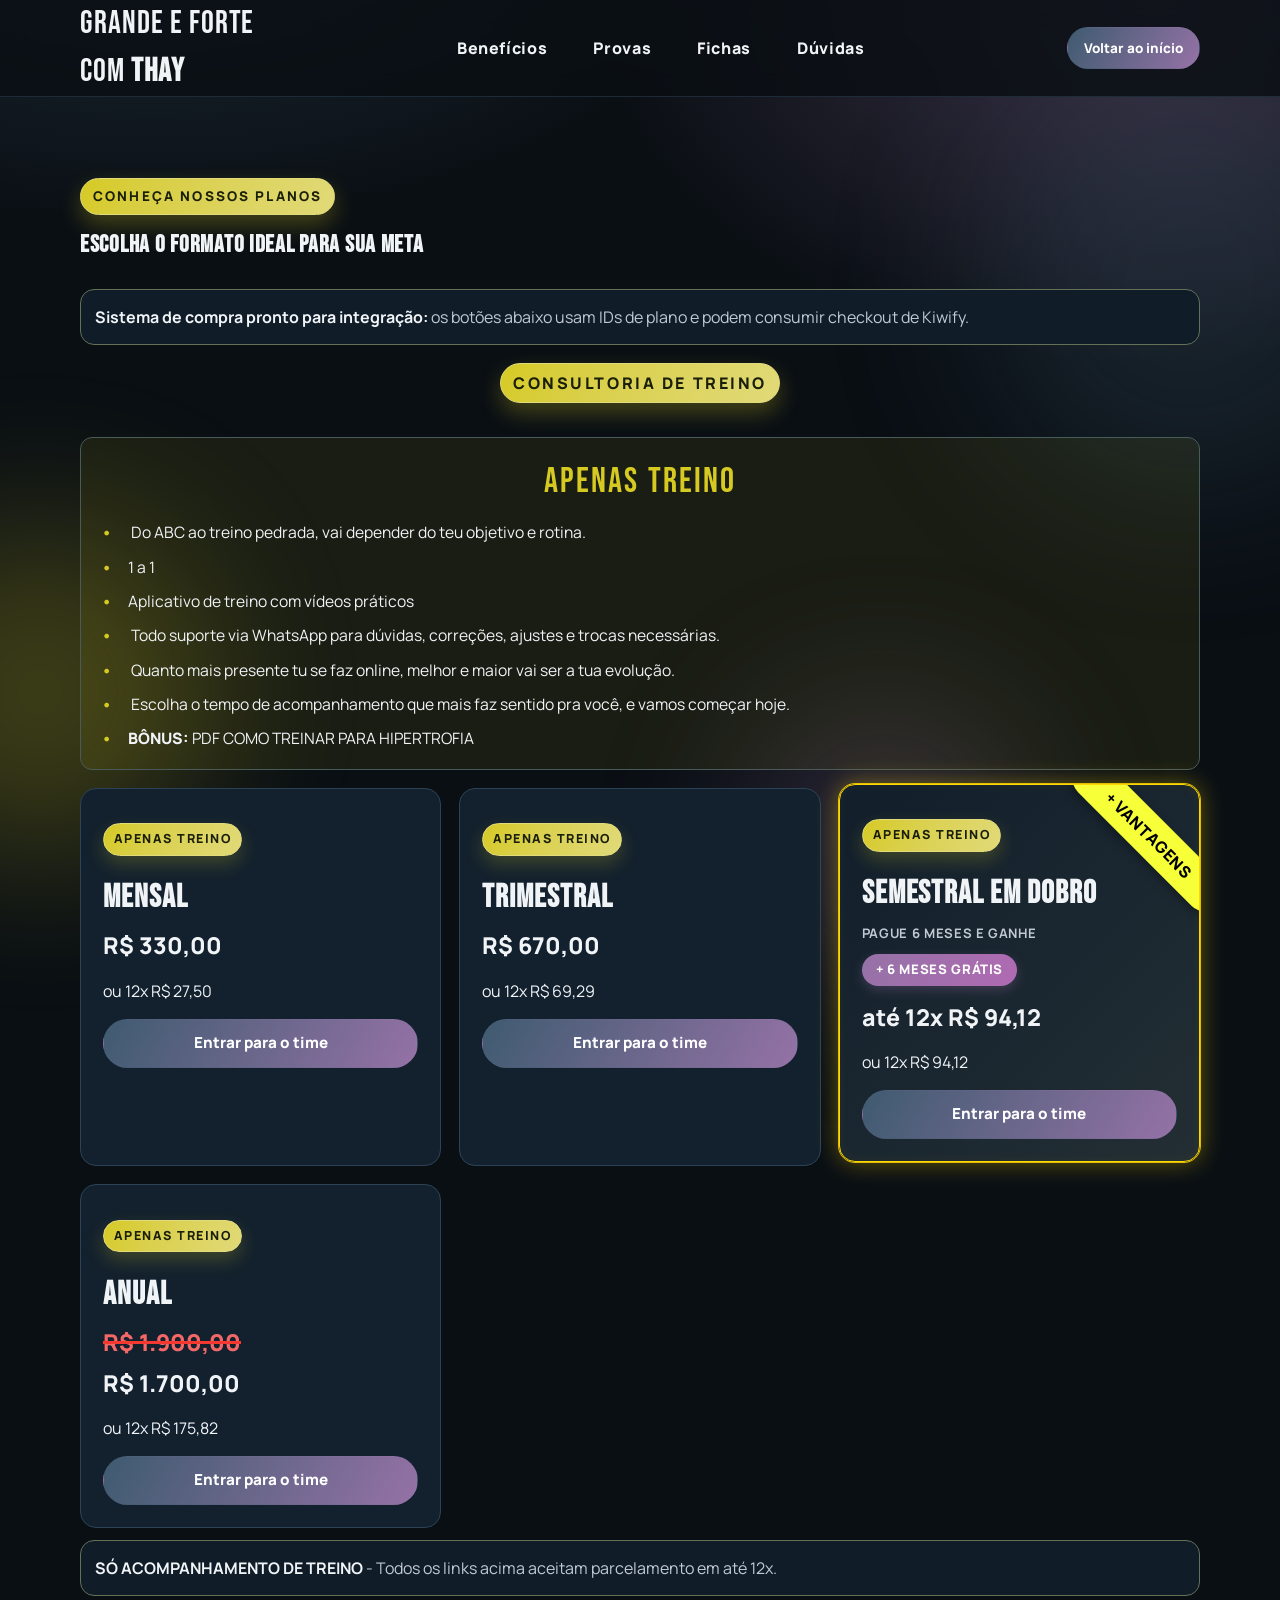
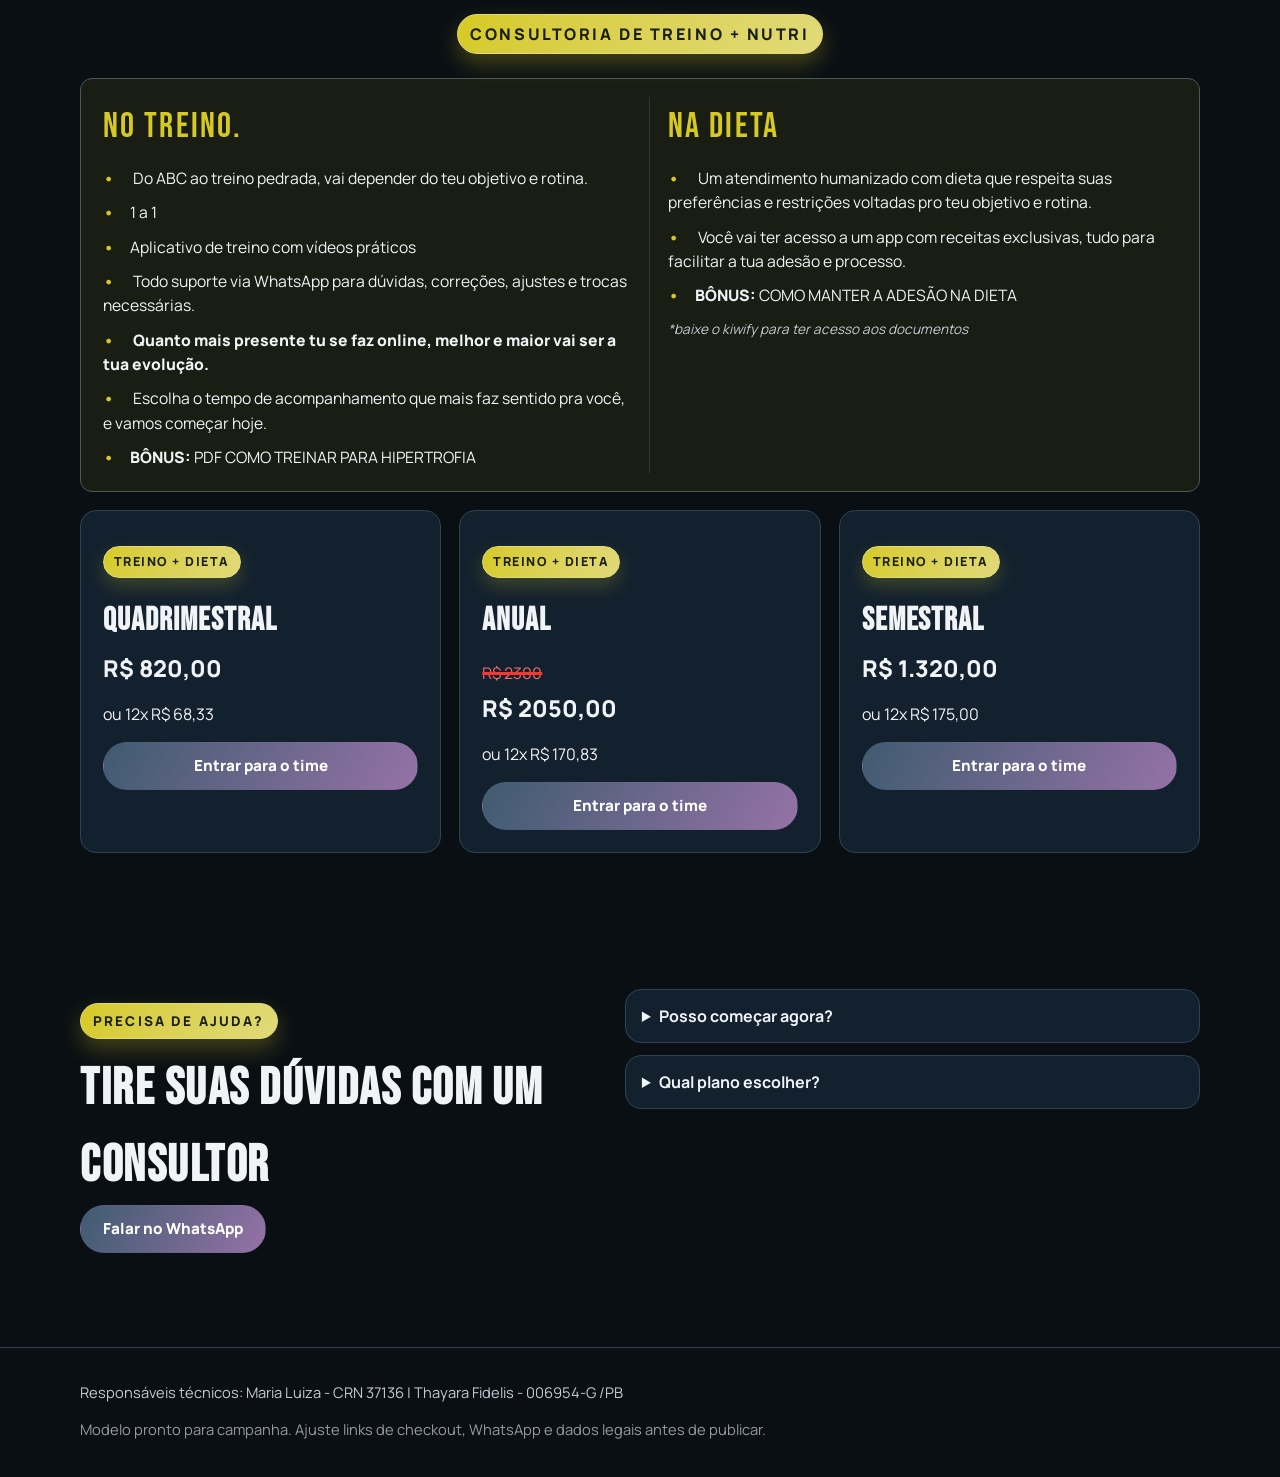
==== commit c5c8a485: "nova estratégia" ====
--- a/planos.html
+++ b/planos.html
@@ -76,7 +76,7 @@
             <p class="plan-tag">APENAS TREINO</p>
             <h3>Mensal</h3>
             <p class="plan-price">R$ 330,00</p>
-            <p class="plan-installment"></p>
+            <p class="plan-installment">ou 12x R$ 27,50</p>
             <a class="btn btn-block buy-btn" href="https://pay.kiwify.com.br/yvT0okE" data-plan-id="t-mensal"
               target="_blank" rel="noreferrer">Entrar para o time</a>
           </article>
@@ -84,19 +84,21 @@
           <article class="plan-card reveal delay-1">
             <p class="plan-tag">APENAS TREINO</p>
             <h3>Trimestral</h3>
-            <p class="plan-price">até 12x R$ 69,29</p>
-            <p class="plan-installment"></p>
+            <p class="plan-price">R$ 670,00
+            </p>
+            <p class="plan-installment">ou 12x R$ 69,29</p>
             <a class="btn btn-block buy-btn" href="https://pay.kiwify.com.br/ZcnthD9" data-plan-id="t-trimestral"
               target="_blank" rel="noreferrer">Entrar para o time</a>
           </article>
 
           <article class="plan-card gold-card reveal delay-1">
+            <span class="ribbon">+ Vantagens</span>
             <p class="plan-tag">APENAS TREINO</p>
             <h3>Semestral em Dobro</h3>
             <span class="plan-subtitle">Pague 6 meses e ganhe</span>
             <div style="margin: 4px 0 8px;"><span class="bonus-pill">+ 6 MESES GRÁTIS</span></div>
             <p class="plan-price">até 12x R$ 94,12</p>
-            <p class="plan-installment"></p>
+            <p class="plan-installment">ou 12x R$ 94,12</p>
             <a class="btn btn-block buy-btn" href="https://pay.kiwify.com.br/8hdzCp2" data-plan-id="t-semestral"
               target="_blank" rel="noreferrer">Entrar para o time</a>
           </article>
@@ -105,7 +107,7 @@
             <h3>Anual</h3>
             <p class="plan-price plan-price-old">R$ 1.900,00</p>
             <p class="plan-price">R$ 1.700,00</p>
-            <p class="plan-installment"></p>
+            <p class="plan-installment">ou 12x R$ 175,82</p>
             <a class="btn btn-block buy-btn" href="https://pay.kiwify.com.br/eLFnH59" data-plan-id="t-anual"
               target="_blank" rel="noreferrer">Entrar para o time</a>
           </article>
@@ -165,27 +167,25 @@
             <p class="plan-tag">TREINO + DIETA</p>
             <h3>Quadrimestral</h3>
             <p class="plan-price">R$ 820,00</p>
-            <p class="plan-installment"></p>
+            <p class="plan-installment">ou 12x R$ 68,33</p>
             <a class="btn btn-block buy-btn" href="#" data-plan-id="td-quadrimestral">Entrar para o time</a>
           </article>
 
           <article class="plan-card reveal delay-1">
             <p class="plan-tag">TREINO + DIETA</p>
             <h3>Anual</h3>
-            <p class="plan-price-old">R$ 1.320,00</p>
-            <p class="plan-price">12x R$ 212</p>
-            <p class="plan-installment"></p>
+            <p class="plan-price-old">R$ 2300</p>
+            <p class="plan-price">R$ 2050,00</p>
+            <p class="plan-installment">ou 12x R$ 170,83</p>
             <a class="btn btn-block buy-btn" href="#" data-plan-id="td-anual">Entrar para o time</a>
           </article>
 
-          <article class="plan-card gold-card reveal delay-2">
-            <p class="ribbon gold-ribbon">Melhor Escolha</p>
+          <article class="plan-card  reveal delay-2">
+
             <p class="plan-tag">TREINO + DIETA</p>
-            <h3>Semestral em Dobro</h3>
-            <span class="plan-subtitle">Pague 6 meses e ganhe</span>
-            <div style="margin: 4px 0 8px;"><span class="bonus-pill">+ 6 MESES GRÁTIS</span></div>
-            <p class="plan-price">até 12x R$ 175,00</p>
-            <p class="plan-installment"></p>
+            <h3>Semestral</h3>
+            <p class="plan-price">R$ 1.320,00</p>
+            <p class="plan-installment">ou 12x R$ 175,00</p>
             <a class="btn btn-block buy-btn" href="#" data-plan-id="td-semestral">Entrar para o time</a>
           </article>
         </div>
--- a/styles.css
+++ b/styles.css
@@ -381,6 +381,7 @@
 .plan-card {
   position: relative;
   padding: 22px;
+  overflow: hidden;
 }
 
 .plan-selector {
@@ -971,5 +972,23 @@
   margin: 6px 0 2px;
 }
 
-
-
+/* Yellow Ribbon - + Vantagens */
+.plan-card .ribbon {
+  background-color: #f7ff38;
+  color: #000000;
+  font-weight: 900;
+  font-size: 1rem;
+  text-align: center;
+  padding: 8px 0;
+  position: absolute;
+  top: 30px;
+  right: -50px;
+  width: 200px;
+  transform: rotate(45deg);
+  letter-spacing: 0.5px;
+  box-shadow: 0 4px 10px rgba(0, 0, 0, 0.3);
+  text-transform: uppercase;
+}
+
+
+
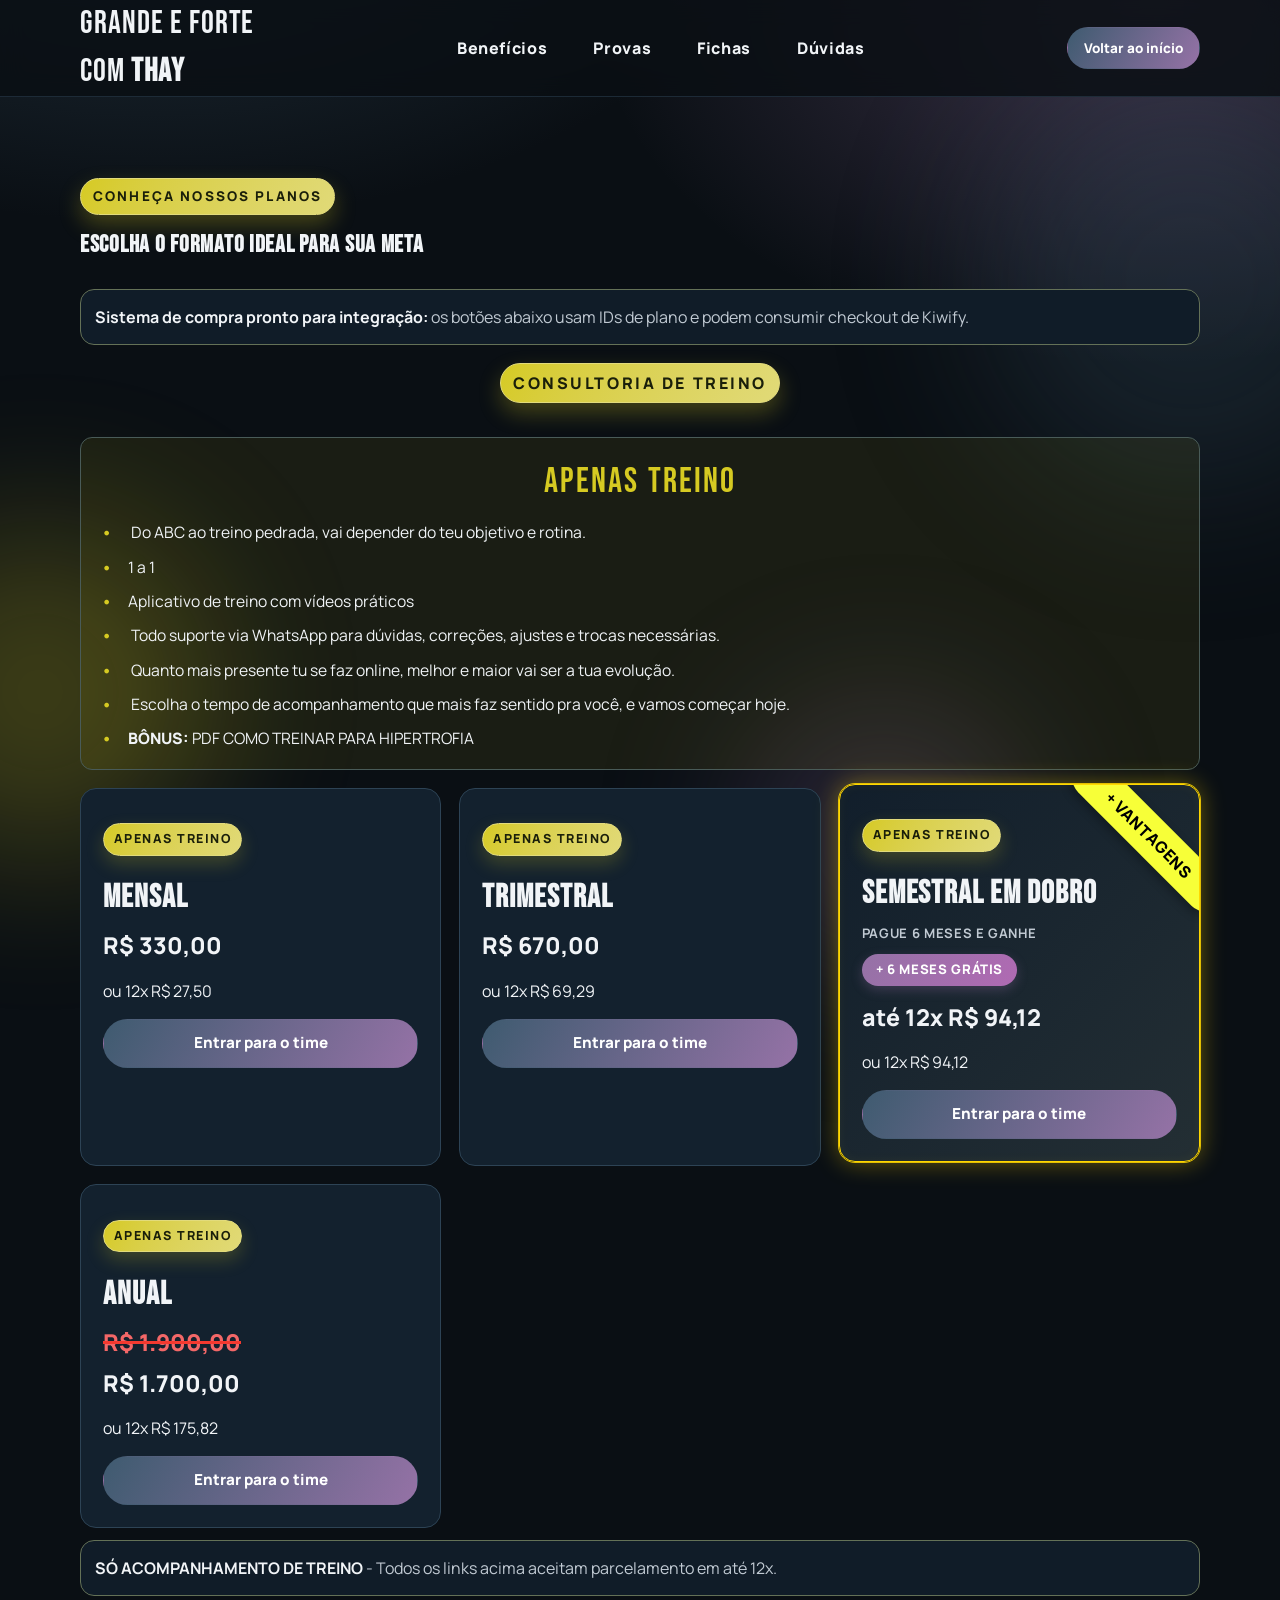
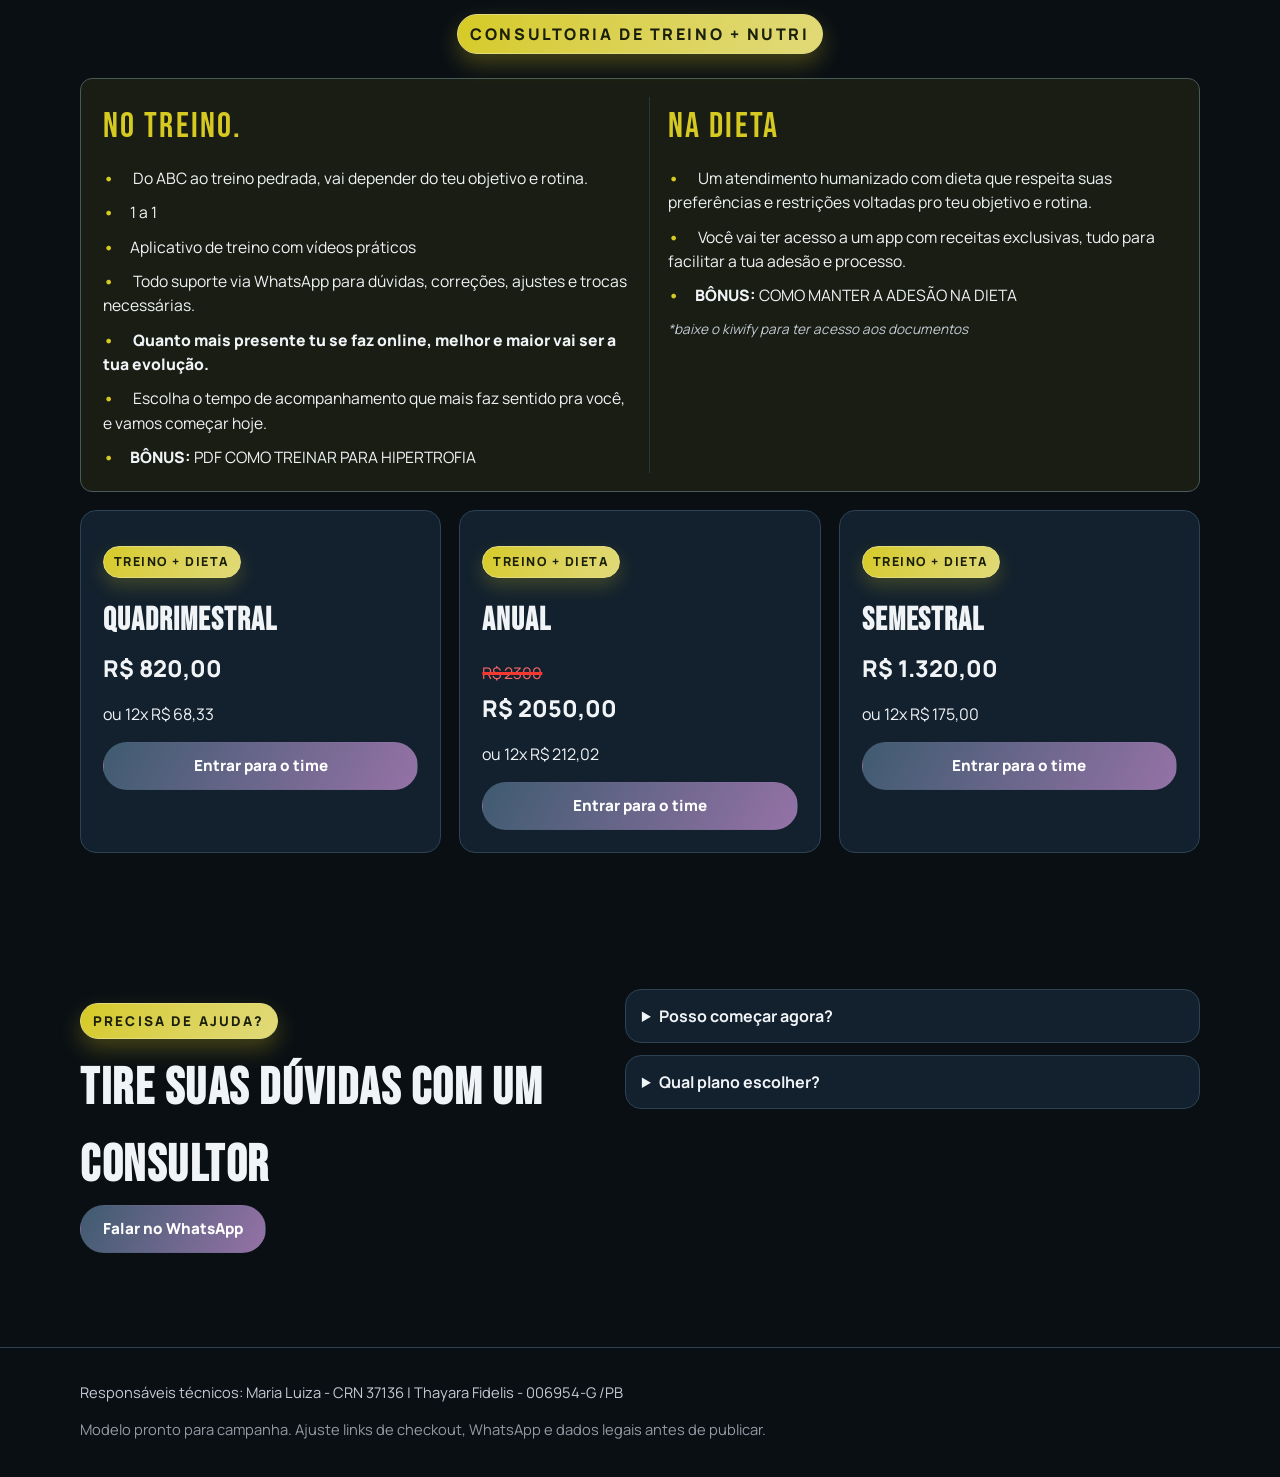
==== commit 052d6720: "correção" ====
--- a/planos.html
+++ b/planos.html
@@ -176,7 +176,7 @@
             <h3>Anual</h3>
             <p class="plan-price-old">R$ 2300</p>
             <p class="plan-price">R$ 2050,00</p>
-            <p class="plan-installment">ou 12x R$ 170,83</p>
+            <p class="plan-installment">ou 12x R$ 212,02</p>
             <a class="btn btn-block buy-btn" href="#" data-plan-id="td-anual">Entrar para o time</a>
           </article>
 
